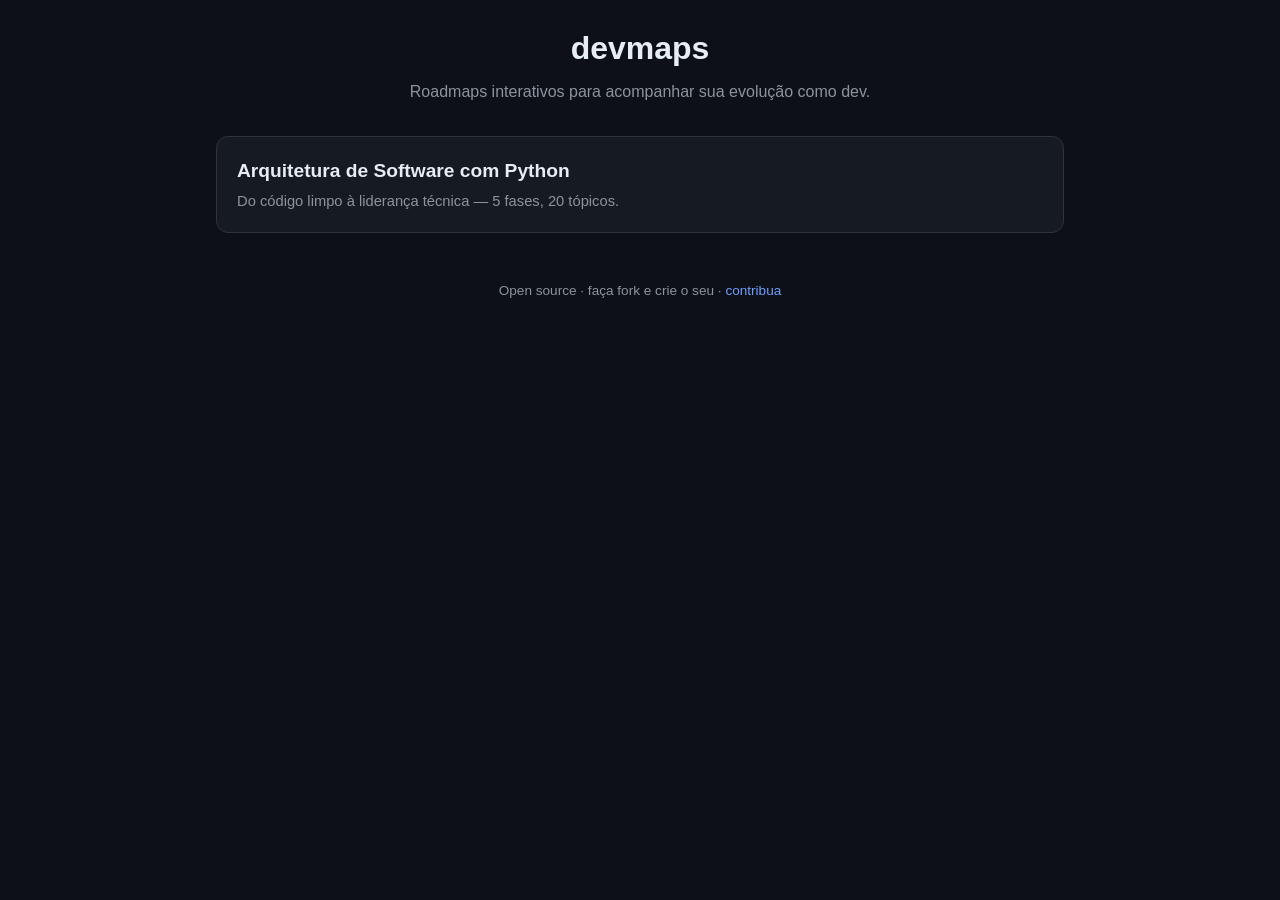
==== index.html @ ee47dd2e "feat(home): roadmap index page Co-Authored-By: Claude Opus 4.8 <noreply@anthropic.com>" ====
<!DOCTYPE html>
<html lang="pt-BR">
  <head>
    <meta charset="UTF-8" />
    <meta name="viewport" content="width=device-width, initial-scale=1.0" />
    <title>devmaps · roadmaps interativos para devs</title>
    <link rel="stylesheet" href="./core/widget.css" />
  </head>
  <body>
    <div class="container">
      <header class="home-header">
        <h1>devmaps</h1>
        <p>Roadmaps interativos para acompanhar sua evolução como dev.</p>
      </header>

      <div class="roadmap-list" id="list">
        <div class="loading"><div class="spinner"></div>Carregando roadmaps…</div>
      </div>

      <footer class="site-footer">
        Open source · faça fork e crie o seu ·
        <a href="https://github.com">contribua</a>
      </footer>
    </div>

    <!--
      Sites estáticos não conseguem listar pastas sozinhos, então mantemos um
      registro explícito das pastas de roadmap. O título e o subtítulo vêm do
      config.js de cada roadmap (fonte única). Adicionar um roadmap à home =
      acrescentar uma string a este array.
    -->
    <script type="module">
      const ROADMAPS = ['arquitetura-software'];

      const list = document.getElementById('list');

      const cards = await Promise.all(
        ROADMAPS.map(async (slug) => {
          try {
            const { default: config } = await import(`./roadmaps/${slug}/config.js`);
            return card(slug, config.title, config.subtitle);
          } catch {
            return card(slug, slug, 'Roadmap indisponível.');
          }
        })
      );

      list.innerHTML = cards.join('') || '<p class="notice">Nenhum roadmap ainda.</p>';

      function card(slug, title, subtitle) {
        return `<a class="roadmap-card" href="./roadmaps/${slug}/index.html">
            <h2>${title}</h2>
            <p>${subtitle}</p>
          </a>`;
      }
    </script>
  </body>
</html>
---- core/widget.css ----
/**
 * widget.css — Design system base do devmaps.
 *
 * Reutilizável por todos os roadmaps e pela home. Mobile-first:
 * o layout parte do smartphone e cresce com media queries.
 * Tokens em :root para que cada roadmap possa sobrescrever a cor de acento.
 */

:root {
  --bg: #0d1117;
  --surface: #161b22;
  --surface-2: #1c2330;
  --border: #2d333b;
  --text: #e6edf3;
  --text-dim: #8b949e;
  --accent: #6e9fff;
  --accent-soft: rgba(110, 159, 255, 0.15);
  --success: #3fb950;
  --success-soft: rgba(63, 185, 80, 0.15);
  --warn: #d29922;
  --radius: 12px;
  --gap: 16px;
  --maxw: 880px;
  font-size: 16px;
}

* {
  box-sizing: border-box;
}

body {
  margin: 0;
  background: var(--bg);
  color: var(--text);
  font-family: -apple-system, BlinkMacSystemFont, 'Segoe UI', Roboto, Helvetica, Arial,
    sans-serif;
  line-height: 1.5;
  -webkit-font-smoothing: antialiased;
}

.container {
  max-width: var(--maxw);
  margin: 0 auto;
  padding: 24px 16px 64px;
}

a {
  color: var(--accent);
  text-decoration: none;
}
a:hover {
  text-decoration: underline;
}

/* ------------------------------- Cabeçalho ------------------------------- */

.roadmap-header {
  margin-bottom: 24px;
}
.roadmap-header h1 {
  margin: 0 0 4px;
  font-size: 1.6rem;
}
.roadmap-header p {
  margin: 0;
  color: var(--text-dim);
}
.back-link {
  display: inline-block;
  margin-bottom: 16px;
  color: var(--text-dim);
  font-size: 0.9rem;
}

/* ------------------------------ Barra de XP ------------------------------ */

.xp-bar {
  background: var(--surface);
  border: 1px solid var(--border);
  border-radius: var(--radius);
  padding: 16px;
  margin-bottom: var(--gap);
}
.xp-bar__head {
  display: flex;
  justify-content: space-between;
  align-items: baseline;
  margin-bottom: 10px;
}
.xp-bar__level {
  font-weight: 700;
}
.xp-bar__xp {
  color: var(--text-dim);
  font-size: 0.9rem;
}
.progress-track {
  height: 10px;
  background: var(--surface-2);
  border-radius: 999px;
  overflow: hidden;
}
.progress-fill {
  height: 100%;
  background: linear-gradient(90deg, var(--accent), #9d7bff);
  border-radius: 999px;
  transition: width 0.4s ease;
}

/* ------------------------------- Stat cards ------------------------------ */

.stats {
  display: grid;
  grid-template-columns: repeat(2, 1fr);
  gap: var(--gap);
  margin-bottom: var(--gap);
}
.stat-card {
  background: var(--surface);
  border: 1px solid var(--border);
  border-radius: var(--radius);
  padding: 16px;
  text-align: center;
}
.stat-card__value {
  font-size: 1.8rem;
  font-weight: 700;
}
.stat-card__label {
  color: var(--text-dim);
  font-size: 0.85rem;
}

/* -------------------------------- Badges --------------------------------- */

.badges {
  display: grid;
  grid-template-columns: repeat(auto-fill, minmax(96px, 1fr));
  gap: 12px;
  margin-bottom: 28px;
}
.badge {
  background: var(--surface);
  border: 1px solid var(--border);
  border-radius: var(--radius);
  padding: 12px 8px;
  text-align: center;
  opacity: 0.4;
  filter: grayscale(1);
  transition: opacity 0.3s, filter 0.3s, transform 0.2s;
}
.badge--unlocked {
  opacity: 1;
  filter: none;
  border-color: var(--accent);
  box-shadow: 0 0 0 1px var(--accent-soft);
}
.badge__icon {
  font-size: 1.8rem;
  display: block;
}
.badge__name {
  font-size: 0.75rem;
  margin-top: 4px;
  color: var(--text-dim);
}
.badge--unlocked .badge__name {
  color: var(--text);
}

/* -------------------------------- Fases ---------------------------------- */

.section-title {
  font-size: 1.1rem;
  margin: 0 0 12px;
  color: var(--text-dim);
  text-transform: uppercase;
  letter-spacing: 0.04em;
}

.phase {
  background: var(--surface);
  border: 1px solid var(--border);
  border-left: 4px solid var(--border);
  border-radius: var(--radius);
  margin-bottom: var(--gap);
  overflow: hidden;
}
.phase--active {
  border-left-color: var(--accent);
}
.phase--done {
  border-left-color: var(--success);
}

.phase__head {
  display: flex;
  align-items: center;
  gap: 12px;
  padding: 16px;
  cursor: pointer;
  user-select: none;
}
.phase__head:hover {
  background: var(--surface-2);
}
.phase__chevron {
  transition: transform 0.2s;
  color: var(--text-dim);
}
.phase--open .phase__chevron {
  transform: rotate(90deg);
}
.phase__title {
  flex: 1;
  min-width: 0;
}
.phase__title h3 {
  margin: 0;
  font-size: 1.05rem;
}
.phase__meta {
  font-size: 0.8rem;
  color: var(--text-dim);
}
.phase__count {
  font-size: 0.85rem;
  color: var(--text-dim);
  white-space: nowrap;
}
.phase__progress {
  padding: 0 16px 12px;
}
.phase__progress .progress-track {
  height: 6px;
}

.phase__body {
  display: none;
  padding: 0 16px 16px;
}
.phase--open .phase__body {
  display: block;
}

/* -------------------------------- Tópicos -------------------------------- */

.topic {
  border-top: 1px solid var(--border);
  padding: 14px 0;
}
.topic__row {
  display: flex;
  align-items: flex-start;
  gap: 12px;
}
.topic__checkbox {
  width: 20px;
  height: 20px;
  margin-top: 2px;
  accent-color: var(--success);
  flex-shrink: 0;
  cursor: pointer;
}
.topic__main {
  flex: 1;
  min-width: 0;
}
.topic__name {
  font-weight: 600;
  display: flex;
  align-items: center;
  gap: 8px;
  flex-wrap: wrap;
}
.topic__xp {
  font-size: 0.72rem;
  background: var(--accent-soft);
  color: var(--accent);
  border-radius: 999px;
  padding: 1px 8px;
  font-weight: 600;
}
.topic--done .topic__name {
  color: var(--text-dim);
  text-decoration: line-through;
}
.topic__desc {
  color: var(--text-dim);
  font-size: 0.9rem;
  margin-top: 2px;
}
.topic__note {
  width: 100%;
  margin-top: 8px;
  background: var(--bg);
  border: 1px solid var(--border);
  border-radius: 8px;
  color: var(--text);
  padding: 8px 10px;
  font-family: inherit;
  font-size: 0.88rem;
  resize: vertical;
  min-height: 38px;
}
.topic__note:focus {
  outline: none;
  border-color: var(--accent);
}

/* ----------------------------- Marco da fase ----------------------------- */

.milestone {
  margin-top: 16px;
  background: var(--success-soft);
  border: 1px solid var(--success);
  border-radius: var(--radius);
  padding: 12px 14px;
  font-size: 0.92rem;
}
.milestone strong {
  color: var(--success);
}

/* -------------------------- Estados de feedback -------------------------- */

.notice {
  background: var(--surface);
  border: 1px dashed var(--border);
  border-radius: var(--radius);
  padding: 14px 16px;
  color: var(--text-dim);
  font-size: 0.9rem;
  margin-bottom: var(--gap);
}
.notice strong {
  color: var(--warn);
}

.loading {
  text-align: center;
  color: var(--text-dim);
  padding: 48px 0;
}
.spinner {
  width: 28px;
  height: 28px;
  border: 3px solid var(--border);
  border-top-color: var(--accent);
  border-radius: 50%;
  margin: 0 auto 12px;
  animation: spin 0.8s linear infinite;
}
@keyframes spin {
  to {
    transform: rotate(360deg);
  }
}

/* --------------------------------- Home ---------------------------------- */

.home-header {
  text-align: center;
  margin-bottom: 32px;
}
.home-header h1 {
  font-size: 2rem;
  margin: 0 0 8px;
}
.home-header p {
  color: var(--text-dim);
  margin: 0;
}
.roadmap-list {
  display: grid;
  gap: var(--gap);
}
.roadmap-card {
  display: block;
  background: var(--surface);
  border: 1px solid var(--border);
  border-radius: var(--radius);
  padding: 20px;
  transition: border-color 0.2s, transform 0.15s;
}
.roadmap-card:hover {
  border-color: var(--accent);
  transform: translateY(-2px);
  text-decoration: none;
}
.roadmap-card h2 {
  margin: 0 0 4px;
  font-size: 1.2rem;
  color: var(--text);
}
.roadmap-card p {
  margin: 0;
  color: var(--text-dim);
  font-size: 0.92rem;
}
.site-footer {
  margin-top: 48px;
  text-align: center;
  color: var(--text-dim);
  font-size: 0.85rem;
}

/* ------------------------------ Responsivo ------------------------------- */

@media (min-width: 640px) {
  .stats {
    grid-template-columns: repeat(4, 1fr);
  }
  .roadmap-header h1 {
    font-size: 2rem;
  }
}
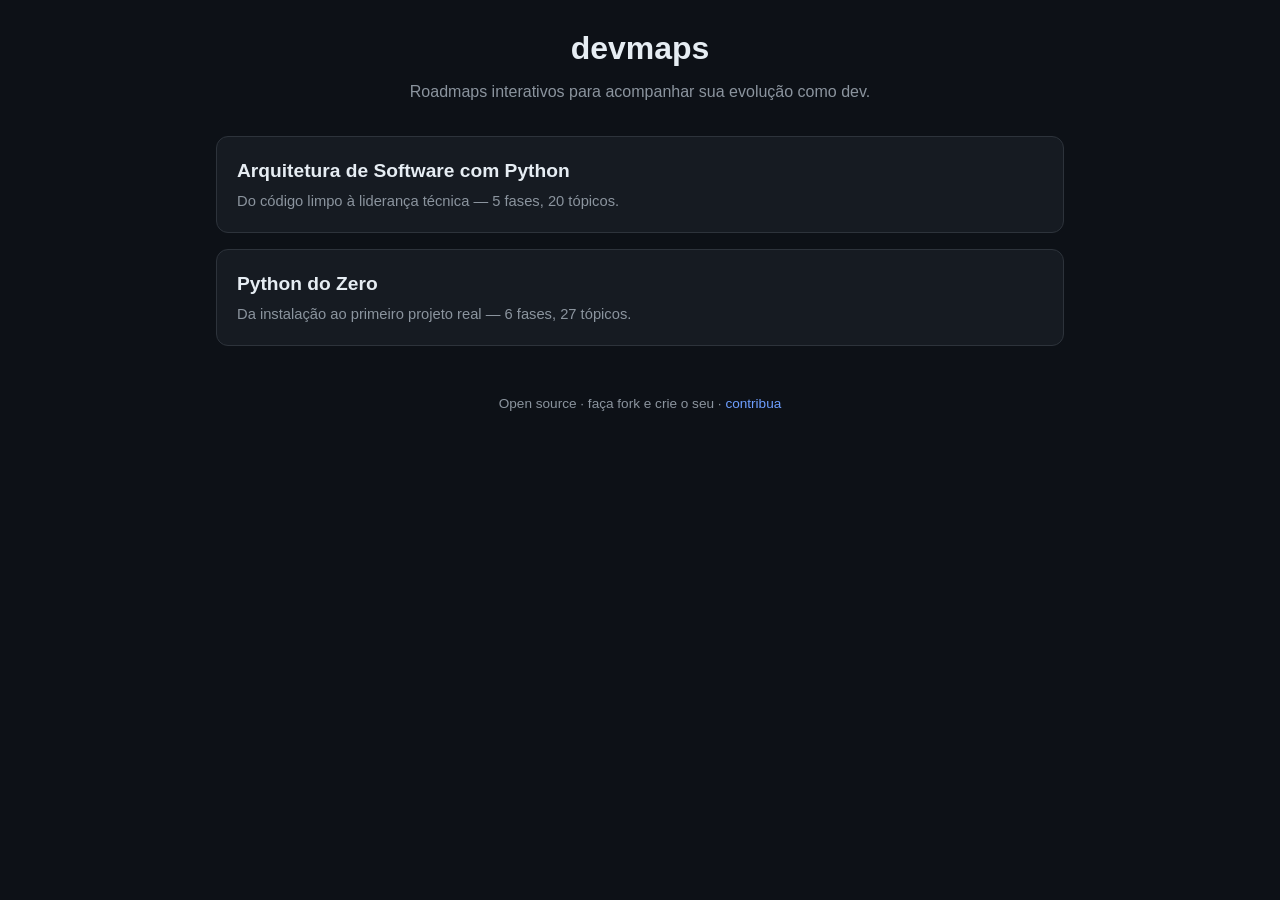
==== commit 4a9ffd52: "feat(roadmap): python do zero (6 fases, 27 tópicos, 9 badges) Co-Authored-By: Claude Opus 4.8 <norep" ====
--- a/index.html
+++ b/index.html
@@ -30,7 +30,7 @@
       acrescentar uma string a este array.
     -->
     <script type="module">
-      const ROADMAPS = ['arquitetura-software'];
+      const ROADMAPS = ['arquitetura-software', 'python-do-zero'];
 
       const list = document.getElementById('list');
 
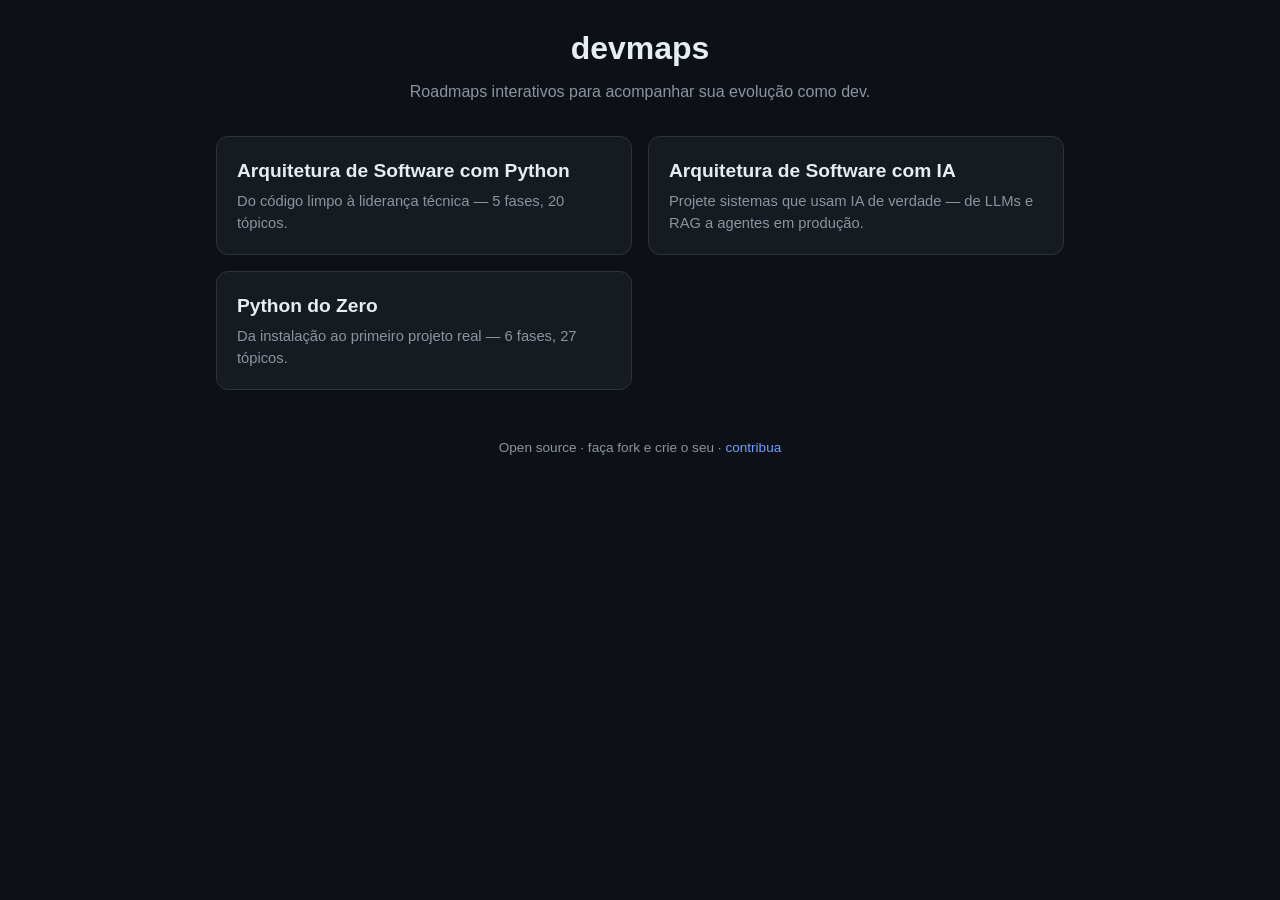
==== commit 355006ee: "feat(roadmap): arquitetura de software com IA (vitrine de tema) Novo roadmap (5 fases, 20 topicos, 8" ====
--- a/index.html
+++ b/index.html
@@ -30,7 +30,7 @@
       acrescentar uma string a este array.
     -->
     <script type="module">
-      const ROADMAPS = ['arquitetura-software', 'python-do-zero'];
+      const ROADMAPS = ['arquitetura-software', 'arquitetura-software-ia', 'python-do-zero'];
 
       const list = document.getElementById('list');
 
--- a/core/widget.css
+++ b/core/widget.css
@@ -255,9 +255,9 @@
   gap: 12px;
 }
 .topic__checkbox {
-  width: 20px;
-  height: 20px;
-  margin-top: 2px;
+  width: 24px;
+  height: 24px;
+  margin-top: 0;
   accent-color: var(--success);
   flex-shrink: 0;
   cursor: pointer;
@@ -335,6 +335,69 @@
 }
 .notice strong {
   color: var(--warn);
+}
+
+/* ---------------------------- Barra de sync ----------------------------- */
+
+.sync-bar {
+  background: var(--surface);
+  border: 1px solid var(--border);
+  border-radius: var(--radius);
+  padding: 12px 16px;
+  margin-bottom: var(--gap);
+  font-size: 0.9rem;
+  color: var(--text-dim);
+  display: flex;
+  flex-wrap: wrap;
+  align-items: center;
+  justify-content: space-between;
+  gap: 12px;
+}
+.sync-bar--ok {
+  border-color: var(--success);
+  background: var(--success-soft);
+}
+.sync-bar--ok strong {
+  color: var(--success);
+}
+.sync-bar__warn {
+  color: var(--warn);
+}
+.sync-bar__row {
+  display: flex;
+  gap: 8px;
+  flex-wrap: wrap;
+  align-items: center;
+}
+.sync-bar__input {
+  background: var(--bg);
+  border: 1px solid var(--border);
+  border-radius: 8px;
+  color: var(--text);
+  padding: 8px 10px;
+  font-family: inherit;
+  font-size: 0.88rem;
+  min-width: 200px;
+  flex: 1;
+}
+.sync-bar__input:focus {
+  outline: none;
+  border-color: var(--accent);
+}
+.sync-bar button {
+  background: var(--accent);
+  color: #0d1117;
+  border: none;
+  border-radius: 8px;
+  padding: 8px 14px;
+  font-family: inherit;
+  font-size: 0.88rem;
+  font-weight: 600;
+  cursor: pointer;
+  white-space: nowrap;
+}
+.sync-bar button:hover {
+  filter: brightness(1.08);
 }
 
 .loading {
@@ -415,3 +478,10 @@
     font-size: 2rem;
   }
 }
+
+/* Tablet+: a home aproveita a largura com 2 colunas de cards. */
+@media (min-width: 720px) {
+  .roadmap-list {
+    grid-template-columns: repeat(2, 1fr);
+  }
+}
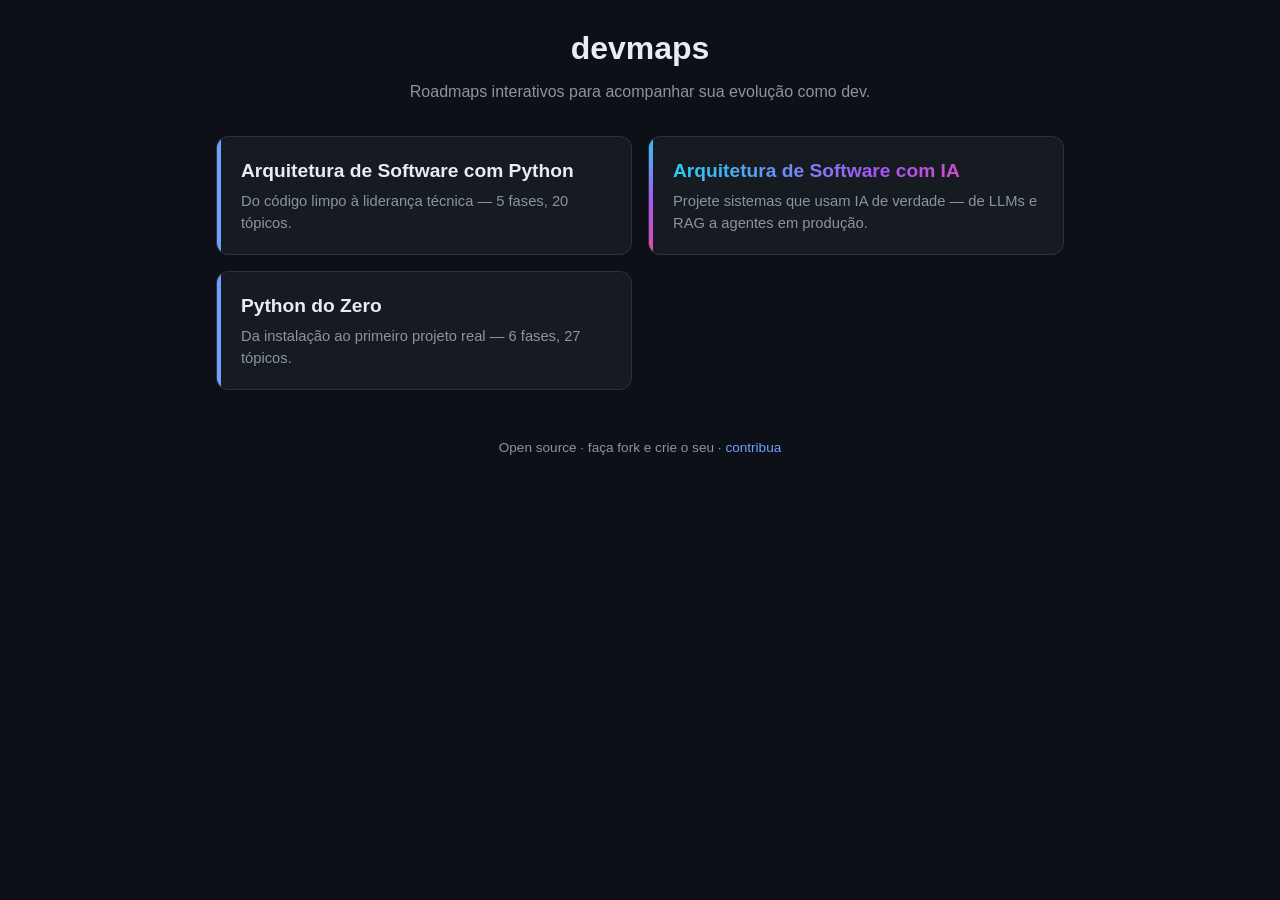
==== commit 5b69036e: "feat(home): cards herdam a identidade visual de cada roadmap A home le o `theme.accent` (ou um `card" ====
--- a/index.html
+++ b/index.html
@@ -38,17 +38,34 @@
         ROADMAPS.map(async (slug) => {
           try {
             const { default: config } = await import(`./roadmaps/${slug}/config.js`);
-            return card(slug, config.title, config.subtitle);
+            return card(slug, config);
           } catch {
-            return card(slug, slug, 'Roadmap indisponível.');
+            return card(slug, { title: slug, subtitle: 'Roadmap indisponível.' });
           }
         })
       );
 
       list.innerHTML = cards.join('') || '<p class="notice">Nenhum roadmap ainda.</p>';
 
-      function card(slug, title, subtitle) {
-        return `<a class="roadmap-card" href="./roadmaps/${slug}/index.html">
+      // Cada card herda a identidade visual do próprio roadmap: a cor de acento
+      // do theme (ou um gradiente em cardGradient) tinge a barra lateral, o
+      // título e o brilho do hover. Assim dá para "sentir" a customização já na
+      // home, sem precisar entrar no roadmap.
+      function card(slug, config) {
+        const title = config.title || slug;
+        const subtitle = config.subtitle || '';
+        const accent = config.cardAccent || (config.theme && config.theme.accent) || '';
+        const gradient = config.cardGradient || '';
+        const vars = [
+          accent && `--card-accent:${accent}`,
+          gradient && `--card-gradient:${gradient}`,
+        ]
+          .filter(Boolean)
+          .join(';');
+        const cls = 'roadmap-card' + (gradient ? ' roadmap-card--gradient' : '');
+        return `<a class="${cls}" href="./roadmaps/${slug}/index.html"${
+          vars ? ` style="${vars}"` : ''
+        }>
             <h2>${title}</h2>
             <p>${subtitle}</p>
           </a>`;
--- a/core/widget.css
+++ b/core/widget.css
@@ -439,22 +439,46 @@
   gap: var(--gap);
 }
 .roadmap-card {
+  --card-accent: var(--accent);
+  position: relative;
   display: block;
   background: var(--surface);
   border: 1px solid var(--border);
   border-radius: var(--radius);
-  padding: 20px;
-  transition: border-color 0.2s, transform 0.15s;
+  padding: 20px 20px 20px 24px;
+  overflow: hidden;
+  transition: border-color 0.2s, transform 0.15s, box-shadow 0.2s;
+}
+/* Barra de acento à esquerda, na identidade do roadmap. */
+.roadmap-card::before {
+  content: '';
+  position: absolute;
+  left: 0;
+  top: 0;
+  bottom: 0;
+  width: 4px;
+  background: var(--card-accent);
+}
+.roadmap-card--gradient::before {
+  background: var(--card-gradient);
 }
 .roadmap-card:hover {
-  border-color: var(--accent);
+  border-color: var(--card-accent);
   transform: translateY(-2px);
+  box-shadow: 0 8px 28px rgba(0, 0, 0, 0.35);
   text-decoration: none;
 }
 .roadmap-card h2 {
   margin: 0 0 4px;
   font-size: 1.2rem;
   color: var(--text);
+}
+/* Roadmaps com gradiente próprio ganham título holográfico já na home. */
+.roadmap-card--gradient h2 {
+  background: var(--card-gradient);
+  -webkit-background-clip: text;
+  background-clip: text;
+  -webkit-text-fill-color: transparent;
 }
 .roadmap-card p {
   margin: 0;
